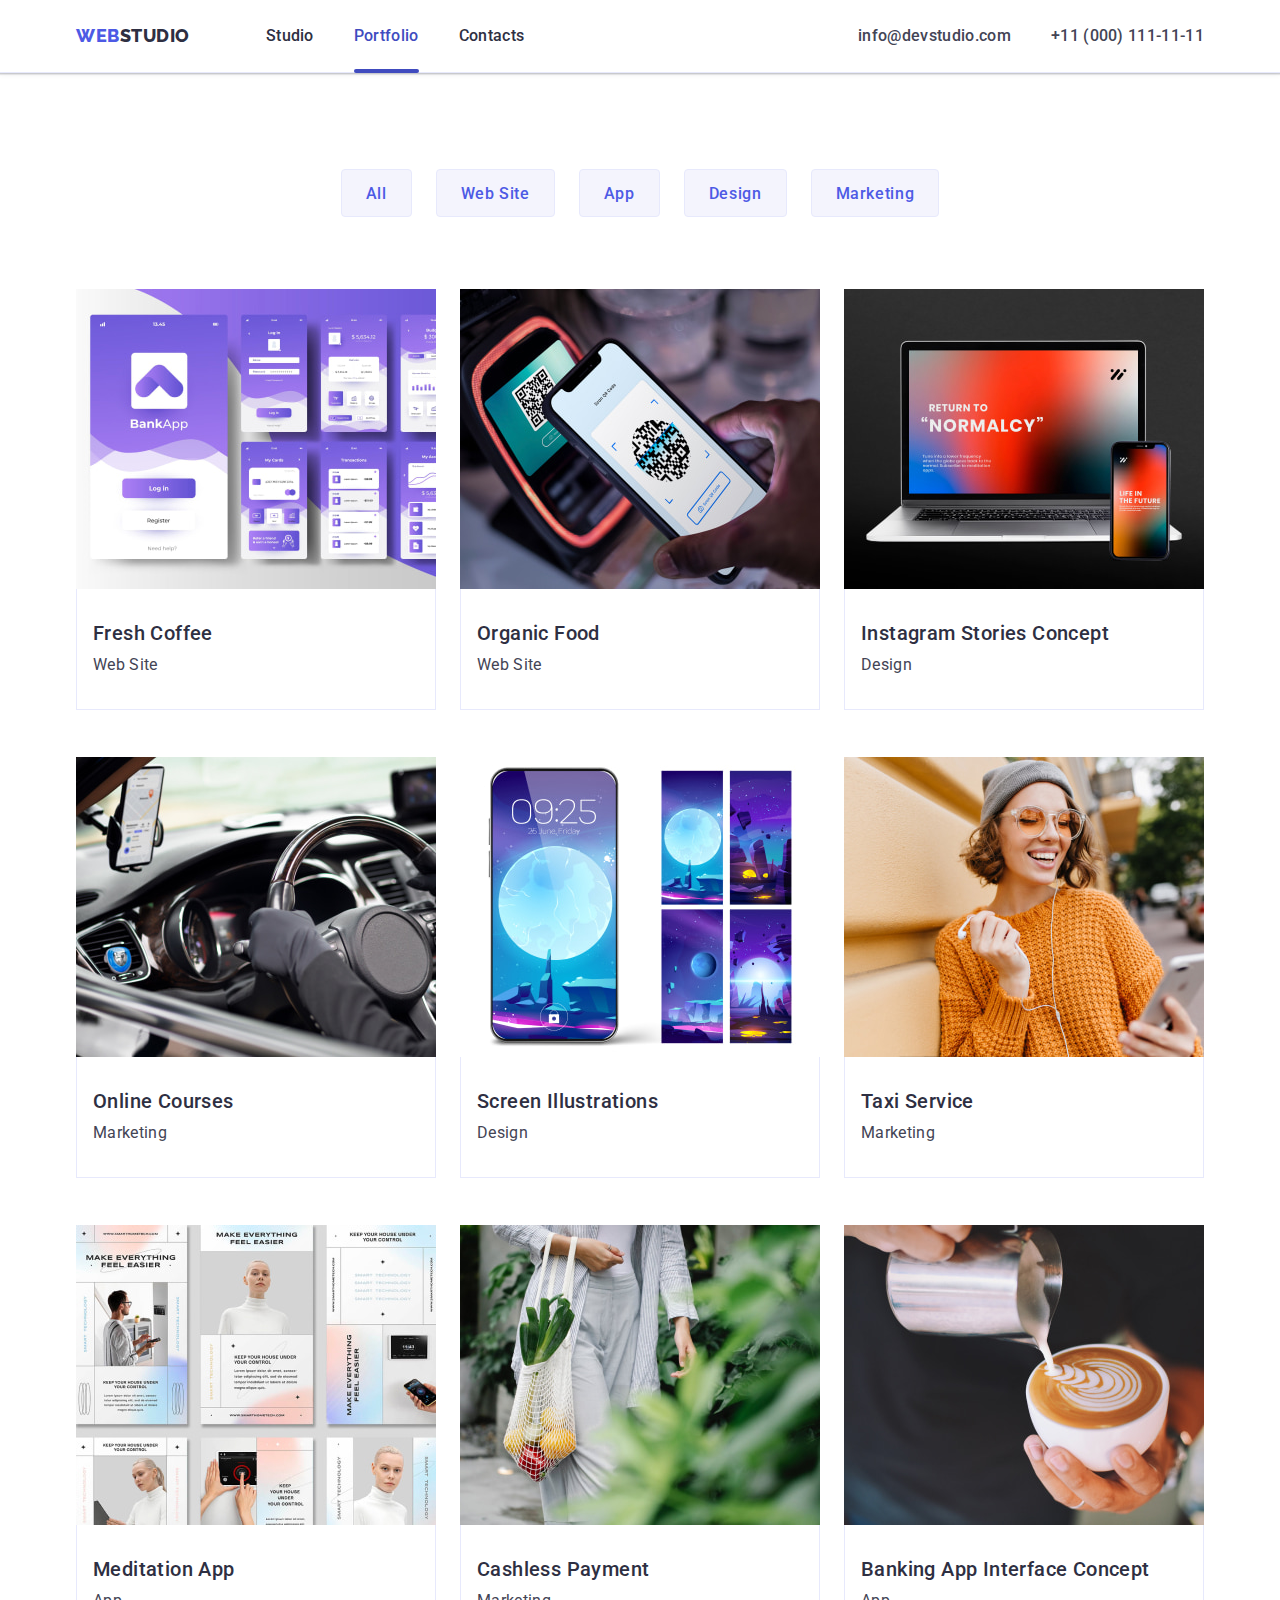
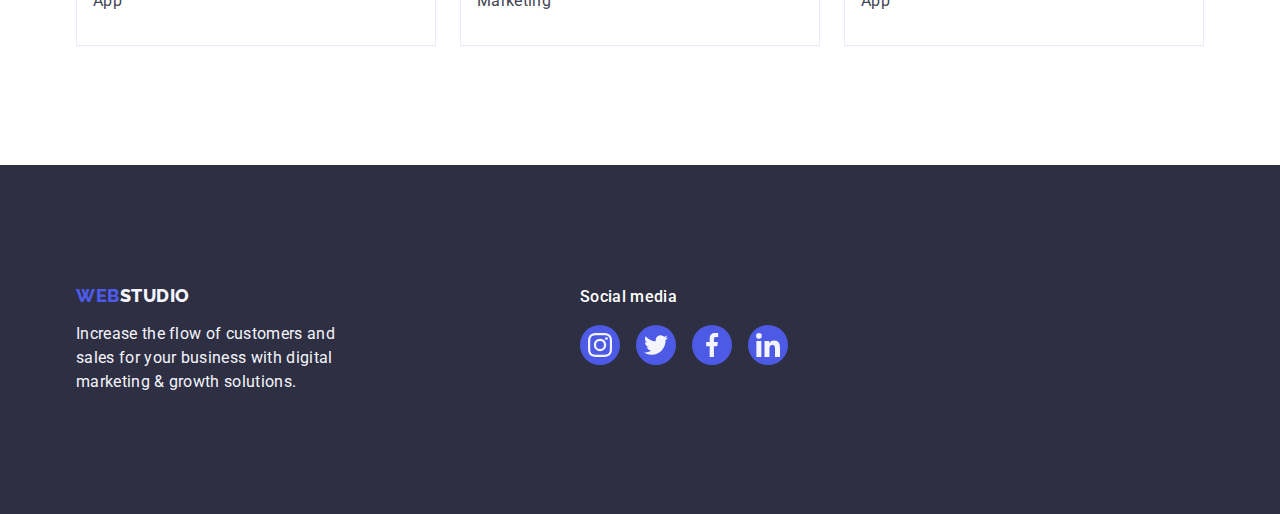
==== portfolio.html @ fd23297e "Initial commit" ====
<!DOCTYPE html>
<html lang="en">
  <head>
    <meta charset="UTF-8" />
    <meta name="description" content="Your portfolio" />
    <title>Portfolio</title>
    <!-- Посилання на шрифти -->
    <link rel="preconnect" href="https://fonts.googleapis.com" />
    <link rel="preconnect" href="https://fonts.gstatic.com" crossorigin />
    <link
      href="https://fonts.googleapis.com/css2?family=Raleway:wght@800&family=Roboto:wght@400;500;700;900&display=swap"
      rel="stylesheet"
    />
    <!-- Modern Normalize -->
    <link
      rel="stylesheet"
      href="https://cdnjs.cloudflare.com/ajax/libs/modern-normalize/2.0.0/modern-normalize.min.css"
    />
    <!-- Посилання на стилі -->
    <link rel="stylesheet" href="./css/styles.css" />
  </head>
  <body>
    <!-- Шапка веб-сторінки -->
    <header class="header">
      <div class="container header-div">
        <!-- Меню навігації -->
        <nav class="header-nav">
          <a class="icon link" href="./index.html"
            >Web<span class="header-span">Studio</span></a
          >
          <ul class="list header-list">
            <li class="header-list-item">
              <a class="link header-link" href="./index.html">Studio</a>
            </li>
            <li class="header-list-item">
              <a class="link header-link current" href="./portfolio.html"
                >Portfolio</a
              >
            </li>
            <li class="header-list-item">
              <a class="link header-link" href="">Contacts</a>
            </li>
          </ul>
        </nav>
        <!-- Меню адреси -->
        <address class="header-address">
          <ul class="list header-address-list">
            <li class="header-list-item header-address-list-item">
              <a class="link header-link-add" href="mailto:info@devstudio.com"
                >info@devstudio.com</a
              ><br />
            </li>
            <li class="header-list-item header-address-list-item">
              <a class="link header-link-add" href="tel:+110001111111"
                >+11 (000) 111-11-11</a
              ><br />
            </li>
          </ul>
        </address>
      </div>
    </header>
    <!-- Основний контент -->
    <main>
      <!-- PORTFOLIO -->
      <section class="portfolio">
        <div class="container portfolio-div">
          <h1 class="visually-hidden" hidden>Portfolio</h1>
          <ul class="list btn-list">
            <li>
              <button class="portfolio-btn" type="button">All</button>
            </li>
            <li>
              <button class="portfolio-btn" type="button">Web Site</button>
            </li>
            <li><button class="portfolio-btn" type="button">App</button></li>
            <li><button class="portfolio-btn" type="button">Design</button></li>
            <li>
              <button class="portfolio-btn" type="button">Marketing</button>
            </li>
          </ul>
          <!-- ALL SECTION -->
          <ul class="list all-list">
            <li class="all-list-item">
              <a class="portfolio-link link" href="">
                <div class="all-list-item-img">
                  <img
                    class="all-list-item-image"
                    src="./images/portfolio/img.jpg"
                    alt="Banking App Interface Concept"
                    width="360"
                    height="300"
                  />
                  <p class="all-list-item-img-p">
                    14 Stylish and User-Friendly App Design Concepts · Task
                    Manager App · Calorie Tracker App · Exotic Fruit Ecommerce
                    App · Cloud Storage App
                  </p>
                </div>
                <div class="portfolio-div-h-p">
                  <h2 class="all-list-item-h">Banking App Interface Concept</h2>
                  <p class="all-list-item-p">App</p>
                </div>
              </a>
            </li>
            <li class="all-list-item">
              <a class="link portfolio-link" href="">
                <div class="all-list-item-img">
                  <img
                    class="all-list-item-image"
                    src="./images/portfolio/img-1.jpg"
                    alt="Cashless Payment"
                    width="360"
                    height="300"
                  />
                  <p class="all-list-item-img-p">
                    14 Stylish and User-Friendly App Design Concepts · Task
                    Manager App · Calorie Tracker App · Exotic Fruit Ecommerce
                    App · Cloud Storage App
                  </p>
                </div>
                <div class="portfolio-div-h-p">
                  <h2 class="all-list-item-h">Cashless Payment</h2>
                  <p class="all-list-item-p">Marketing</p>
                </div>
              </a>
            </li>
            <li class="all-list-item">
              <a class="link portfolio-link" href="">
                <div class="all-list-item-img">
                  <img
                    class="all-list-item-image"
                    src="./images/portfolio/img-2.jpg"
                    alt="Meditation App"
                    width="360"
                    height="300"
                  />
                  <p class="all-list-item-img-p">
                    14 Stylish and User-Friendly App Design Concepts · Task
                    Manager App · Calorie Tracker App · Exotic Fruit Ecommerce
                    App · Cloud Storage App
                  </p>
                </div>
                <div class="portfolio-div-h-p">
                  <h2 class="all-list-item-h">Meditation App</h2>
                  <p class="all-list-item-p">App</p>
                </div>
              </a>
            </li>
            <li class="all-list-item">
              <a class="link portfolio-link" href="">
                <div class="all-list-item-img">
                  <img
                    class="all-list-item-image"
                    src="./images/portfolio/img-3.jpg"
                    alt="Taxi Service"
                    width="360"
                    height="300"
                  />
                  <p class="all-list-item-img-p">
                    14 Stylish and User-Friendly App Design Concepts · Task
                    Manager App · Calorie Tracker App · Exotic Fruit Ecommerce
                    App · Cloud Storage App
                  </p>
                </div>
                <div class="portfolio-div-h-p">
                  <h2 class="all-list-item-h">Taxi Service</h2>
                  <p class="all-list-item-p">Marketing</p>
                </div>
              </a>
            </li>
            <li class="all-list-item">
              <a class="link portfolio-link" href="">
                <div class="all-list-item-img">
                  <img
                    class="all-list-item-image"
                    src="./images/portfolio/img-4.jpg"
                    alt="Screen Illustrations"
                    width="360"
                    height="300"
                  />
                  <p class="all-list-item-img-p">
                    14 Stylish and User-Friendly App Design Concepts · Task
                    Manager App · Calorie Tracker App · Exotic Fruit Ecommerce
                    App · Cloud Storage App
                  </p>
                </div>
                <div class="portfolio-div-h-p">
                  <h2 class="all-list-item-h">Screen Illustrations</h2>
                  <p class="all-list-item-p">Design</p>
                </div>
              </a>
            </li>
            <li class="all-list-item">
              <a class="link portfolio-link" href="">
                <div class="all-list-item-img">
                  <img
                    class="all-list-item-image"
                    src="./images/portfolio/img-5.jpg"
                    alt="Online Courses"
                    width="360"
                    height="300"
                  />
                  <p class="all-list-item-img-p">
                    14 Stylish and User-Friendly App Design Concepts · Task
                    Manager App · Calorie Tracker App · Exotic Fruit Ecommerce
                    App · Cloud Storage App
                  </p>
                </div>
                <div class="portfolio-div-h-p">
                  <h2 class="all-list-item-h">Online Courses</h2>
                  <p class="all-list-item-p">Marketing</p>
                </div>
              </a>
            </li>
            <li class="all-list-item">
              <a class="link portfolio-link" href="">
                <div class="all-list-item-img">
                  <img
                    class="all-list-item-image"
                    src="./images/portfolio/img-6.jpg"
                    alt="Instagram Stories Concept"
                    width="360"
                    height="300"
                  />
                  <p class="all-list-item-img-p">
                    14 Stylish and User-Friendly App Design Concepts · Task
                    Manager App · Calorie Tracker App · Exotic Fruit Ecommerce
                    App · Cloud Storage App
                  </p>
                </div>
                <div class="portfolio-div-h-p">
                  <h2 class="all-list-item-h">Instagram Stories Concept</h2>
                  <p class="all-list-item-p">Design</p>
                </div>
              </a>
            </li>
            <li class="all-list-item">
              <a class="link portfolio-link" href="">
                <div class="all-list-item-img">
                  <img
                    class="all-list-item-image"
                    src="./images/portfolio/img-7.jpg"
                    alt="Organic Food"
                    width="360"
                    height="300"
                  />
                  <p class="all-list-item-img-p">
                    14 Stylish and User-Friendly App Design Concepts · Task
                    Manager App · Calorie Tracker App · Exotic Fruit Ecommerce
                    App · Cloud Storage App
                  </p>
                </div>
                <div class="portfolio-div-h-p">
                  <h2 class="all-list-item-h">Organic Food</h2>
                  <p class="all-list-item-p">Web Site</p>
                </div>
              </a>
            </li>
            <li class="all-list-item">
              <a class="link portfolio-link" href="">
                <div class="all-list-item-img">
                  <img
                    class="all-list-item-image"
                    src="./images/portfolio/img-8.jpg"
                    alt="Fresh Coffee"
                    width="360"
                    height="300"
                  />
                  <p class="all-list-item-img-p">
                    14 Stylish and User-Friendly App Design Concepts · Task
                    Manager App · Calorie Tracker App · Exotic Fruit Ecommerce
                    App · Cloud Storage App
                  </p>
                </div>
                <div class="portfolio-div-h-p">
                  <h2 class="all-list-item-h">Fresh Coffee</h2>
                  <p class="all-list-item-p">Web Site</p>
                </div>
              </a>
            </li>
          </ul>
        </div>
      </section>
    </main>
    <!-- Футер -->
    <footer class="footer">
      <div class="container footer-div">
        <!-- Логотип -->
        <div class="footer-icon-div">
          <a class="link footer-link icon" href="./index.html"
            >Web<span class="footer-span">Studio</span></a
          >
          <p class="footer-p">
            Increase the flow of customers and sales for your business with
            digital marketing & growth solutions.
          </p>
        </div>
        <!-- Social media -->
        <div class="social-media-div">
          <p class="footer-social-media-p">Social media</p>
          <ul class="footer-icon-list list">
            <li class="footer-icon-list-item">
              <a class="footer-icon-list-link link" href="">
                <svg class="footer-icon" width="24" height="24">
                  <use href="./images/icons.svg#icon-inst"></use>
                </svg>
              </a>
            </li>
            <li class="footer-icon-list-item">
              <a class="footer-icon-list-link link" href="">
                <svg class="footer-icon" width="24" height="24">
                  <use href="./images/icons.svg#icon-twitter"></use>
                </svg>
              </a>
            </li>
            <li class="footer-icon-list-item">
              <a class="footer-icon-list-link link" href="">
                <svg class="footer-icon" width="24" height="24">
                  <use href="./images/icons.svg#icon-facebook"></use>
                </svg>
              </a>
            </li>
            <li class="footer-icon-list-item">
              <a class="footer-icon-list-link link" href="">
                <svg class="footer-icon" width="24" height="24">
                  <use href="./images/icons.svg#icon-linkedin"></use>
                </svg>
              </a>
            </li>
          </ul>
        </div>
      </div>
    </footer>
  </body>
</html>
---- css/styles.css ----
/* MAIN STYLES */

:root{
    --white-color:#FFF;
    --slate-color:#434455;
    --navy-blue-color:#2E2F42;
    --cloud-color:#F4F4FD;
    --iris-color:#4D5AE5;
    --ocean-color:#404BBF;
    --cornflower-color:#E7E9FC;
    --rgba-color: rgba(0, 0, 0, 0.15);
    --light-slate-color: #8E8F99;
    --green-color: #31D0AA;
    --dairy-color: #FCFCFC;
    --cornflower: #E7E9FC;
}

body{
    font-family: 'Roboto', sans-serif;
    color: var(--slate-color);
    background-color: var(--white-color);
}

h1, h2, h3, h4, h5, h6, p{
    margin: 0;
}

p{
    font-size: 16px;
    line-height: 1.5;
    letter-spacing: 0.32px;
}

img{
    display: block;
}

button {
    color: inherit;
    cursor: pointer;
    padding: 0;
}

.list {
    list-style-type: none;
    margin: 0;
    padding-left: 0;
}

.link{
    display: inline-block;
    text-decoration: none;
    color: inherit;
}

.container{
    max-width: 1158px;
    padding-left: 15px;
    padding-right: 15px;
    margin: 0 auto;
}

.visually-hidden {
    position: absolute;
    width: 1px;
    height: 1px;
    margin: -1px;
    border: 0;
    padding: 0;
    white-space: nowrap;
    clip-path: inset(100%);
    clip: rect(0 0 0 0);
    overflow: hidden;
}

/* HEADER SEACTION */

.header{
    border-bottom: 1px solid var(--cornflower-color);
    box-shadow:0px 2px 1px rgba(46, 47, 66, 0.08),
        0px 1px 1px rgba(46, 47, 66, 0.16),
        0px 1px 6px rgba(46, 47, 66, 0.08);
}

.header-nav{
    display: flex;
    align-items: center;
    color: var(--navy-blue-color);
}

.header-div{
    display: flex;
    align-items: center;
}

.icon{
    color: var(--iris-color);
    font-family: 'Raleway', sans-serif;
    font-weight: 800;
    font-size: 18px;
    text-transform: uppercase;
    line-height: 1.17;
    letter-spacing: 0.54px;
    
    margin-right: 76px;
}

.header-span{
    color: var(--navy-blue-color);
}

.header-address-list{
    display: flex;
    gap: 40px;
    align-items: center;
    margin-right: auto;
}

.header-list{
    display: flex;
    gap: 40px;
    align-items: center;
}

.header-link{
    padding: 24px 0px;
    position: relative;
    transition: color 250ms cubic-bezier(0.4, 0, 0.2, 1);
}

.header-link-add{
    padding: 24px 0px;
    transition: color 250ms cubic-bezier(0.4, 0, 0.2, 1);
}

.header-link.current::after {
    background-color: var(--ocean-color);
}

.header-link::after{
    content: "";
    display: block;
    width: 100%;
    height: 4px;
    position: absolute;
    left: 0;
    bottom: -1px;

    background-color: transparent;
    border-radius: 2px;
}

.header-link.current {
    color: var(--ocean-color);
}

.header-list-item{
    color: var(--navy-blue-color);
    font-weight: 500;
    font-size: 16px;
    line-height: 1.5;
    letter-spacing: 0.02em;
}

.header-address{
    font-style: normal;
    margin-left: auto;
}

.header-address-list-item{
    color: var(--slate-color);
}

.link:hover, .link:focus{
    color: var(--ocean-color);
}

/* SECTION 1 */

.first-section{
    background-color: var(--navy-blue-color);
    padding: 188px 0px;
    background-image: linear-gradient(rgba(46, 47, 66, 0.7),
    rgba(46, 47, 66, 0.7)), url(../images/hero-bg.jpg);
    background-repeat: no-repeat;
    background-position: center;
    background-size: cover;
    max-width: 1440px;
    margin: 0 auto;
}

.first-section-div{
    display: flex;
    flex-direction: column;
}

.first-section-h{
    color: var(--white-color);
    font-size: 56px;
    line-height: 1.07;
    text-align: center;
    letter-spacing: 0.02em;
    font-weight: 700;

    max-width: 496px;
    text-align: center;
    margin-right: auto;
    margin-left: auto;
    margin-bottom: 48px;
}

.first-section-btn{
    color: var(--white-color);
    font-family: "Roboto", sans-serif;
    background-color: var(--iris-color);
    font-size: 16px;
    font-weight: 500;
    line-height: 1.5;
    letter-spacing: 0.04em;
    cursor: pointer;
    border: none;
    border-radius: 4px;
    box-shadow: 0px 4px 4px 0px var(--rgba-color);
    padding: 16px 32px;

    margin-right: auto;
    margin-left: auto;
    min-width: 169px;
    height: 56px;
    transition: background-color 250ms cubic-bezier(0.4, 0, 0.2, 1);
}

.first-section-btn:hover, .first-section-btn:focus{
    background-color: var(--ocean-color);
}

/* BENEFITS */

.benefits-section{
    padding: 120px 0px;
}

.benefits-list{
    display: flex;
    gap: 24px;
}

.benefits-list-item{
width: calc((100% - 72px) / 4);
}

.benefits-div-icon{
    display: flex;
    justify-content: center;
    align-items: center;
    width: 264px;
    height: 112px;
    border-radius: 4px;
    background: var(--cloud-color);
    margin-bottom: 8px;
}

.benefits-list-item-title {
    color: var(--navy-blue-color);
    font-size: 20px;
    font-weight: 500;
    line-height: 1.2;
    letter-spacing: 0.4px;

    margin-bottom: 8px;
}

/* DOING SECTION */

.doing-section{
    padding-bottom: 120px;
}

.benefits-div{
    display: flex;
    flex-direction: column;
}

.doing-title{
    color: var(--navy-blue-color);
    font-size: 36px;
    font-weight: 700;
    text-align:center;
    line-height: 1.11;
    letter-spacing: 0.72px;
    text-transform: capitalize;

    margin-bottom: 72px;
}

.doing-list{
    display: flex;
    gap: 24px;
}

.doing-list-item{
    width: calc((100-24*2)/3);
}

/* TEAM SECTION */

.team-section{
    padding: 120px 0px;
    color: var(--navy-blue-color);
    background-color: var(--cloud-color);
}

.team-div{
    display: flex;
    flex-direction: column;
}

.team-title{
    font-size: 36px;
    font-weight: 700;
    line-height: 1.11;
    text-align: center;
    letter-spacing: 0.72px;
    text-transform: capitalize;

    margin-bottom: 72px;
}

.team-list{
    display: flex;
    gap: 24px;
}

.div-h-p{
    padding: 32px 0px;
    text-align: center;
}

.team-list-item{
    width: calc((100 - 24*3) / 4);
    background-color: var(--white-color);
    border-radius: 0px 0px 4px 4px;
    box-shadow: 0px 1px 6px rgba(46, 47, 66, 0.08),
        0px 1px 1px rgba(46, 47, 66, 0.16),
        0px 2px 1px rgba(46, 47, 66, 0.08);
}

.team-list-h{
    font-size: 20px;
    font-weight: 500;
    line-height: 1.2;
    letter-spacing: 0.4px;

    margin-bottom: 8px;
}

.team-list-p{
    color: var(--slate-color);
    margin-bottom: 8px;
}

.team-icon-list{
    display: flex;
    justify-content: center;
    gap: 24px;
}

.team-icon-list-item{
    width: 40px;
    height: 40px;
}

.team-icon-list-link{
    display: flex;
    justify-content: center;
    align-items: center;
    width: 100%;
    height: 100%;
    background-color: var(--iris-color);
    border-radius: 50%;
    transition: background-color 250ms cubic-bezier(0.4, 0, 0.2, 1);
}

.team-icon-list-link:hover, .team-icon-list-link:focus{
    background-color: var(--ocean-color);
}

.team-icon{
    fill: var(--cloud-color);
}

/* CUSTOMERS SECTION */

.customers-section{
    padding: 120px 0px;
}

.customers-div{
    display: flex;
    flex-direction: column;
}

.customers-title{
    color: var(--navy-blue-color);
    font-size: 36px;
    font-weight: 700;
    line-height: 1.11;
    text-align: center;
    letter-spacing: 0.72px;
    text-transform: capitalize;
    
    margin-bottom: 72px;
}

.customers-list{
    display: flex;
    justify-content: center;
    gap: 24px;
}

.customers-list-item{
    width: calc((100% - 120px) / 6);
    height: 88px;
}

.customers-list-link{
    width: 100%;
    height: 100%;
    border: 1px solid var(--light-slate-color);
    color: var(--light-slate-color);
    border-radius: 4px;
    display: flex;
    justify-content: center;
    align-items: center;
    transition: border-color 250ms cubic-bezier(0.4, 0, 0.2, 1),
            color 250ms cubic-bezier(0.4, 0, 0.2, 1);
}

.customers-list-link:hover, .customers-list-link:focus{
    border-color: #404bbf;
    color: var(--ocean-color);
}

.customers-icon{
    fill: currentColor;
}

/* FOOTER */

.footer{
    background-color: var(--navy-blue-color);
    padding: 120px 0px;
}

.footer-div{
    display: flex;
    align-items: baseline;
}

.footer-icon-div{
    margin-right: 120px;
}

.footer-link{
    display: inline-block;
    margin-bottom: 16px;
    margin-right: 0px;
}

.footer-span {
    color: var(--cloud-color);
}

.footer-p{
    color: var(--cloud-color);
    letter-spacing: 0.02em;
    width: 264px;
}

.social-media-div{
    display: flex;
    flex-direction: column;
    margin-left: 120px;
}

.footer-social-media-p{
    color: var(--white-color);
    letter-spacing: 0.02em;
    width: 264px;
    margin-bottom: 16px;
    font-weight: 500;
}

.footer-icon-list {
    display: flex;
    gap: 16px;
}

.footer-icon-list-link{
    display: flex;
    justify-content: center;
    align-items: center;
    width: 40px;
    height: 40px;
    border-radius: 50%;
    background-color: var(--iris-color);
    transition: background-color 250ms cubic-bezier(0.4, 0, 0.2, 1);
}

.footer-icon-list-link:hover,
.footer-icon-list-link:focus {
    background-color: var(--green-color);
}

.footer-icon {
    fill: var(--cloud-color);
}

/* PORTFOLIO */

.portfolio{
    padding-top: 96px;
    padding-bottom: 120px;
}

.portfolio-div{
    display: flex;
    flex-direction: column;
}

.btn-list{
    display: flex;
    gap: 24px;
    margin-bottom: 72px;
    justify-content: center;
}

.portfolio-btn{
    color: var(--iris-color);
    background-color: var(--cloud-color);
    font-family: "Roboto", sans-serif;
    font-size: 16px;
    font-weight: 500;
    line-height: 1.5;
    letter-spacing: 0.64px;
    cursor: pointer;

    padding: 12px 24px;
    border-radius: 4px;
    border: 1px solid var(--cornflower-color);
    min-width: 69px;
    height: 48px;
    transition: color 250ms cubic-bezier(0.4, 0, 0.2, 1),
        background-color 250ms cubic-bezier(0.4, 0, 0.2, 1),
        border-color 250ms cubic-bezier(0.4, 0, 0.2, 1),
        box-shadow 250ms cubic-bezier(0.4, 0, 0.2, 1);
}

.portfolio-btn:hover, .portfolio-btn:focus{
    color: var(--white-color);
    background-color: var(--ocean-color);
    border: 1px solid transparent;
    box-shadow: 0px 3px 1px rgba(0, 0, 0, 0.1),
        0px 2px 1px rgba(0, 0, 0, 0.08),
        0px 2px 2px rgba(0, 0, 0, 0.12);
}

.all-list{
    display: flex;
    flex-wrap: wrap-reverse;
    gap: 48px 24px;
    flex-shrink: 0;
    flex-direction: row-reverse;
}

.all-list-item{
    width: 360px;
    height: 420px;
}

.portfolio-link{
    display: block;
    transition: box-shadow 250ms cubic-bezier(0.4, 0, 0.2, 1);
}

.portfolio-link:hover,
.portfolio-link:focus {
    box-shadow: 0px 1px 6px rgba(46, 47, 66, 0.08),
        0px 1px 1px rgba(46, 47, 66, 0.16),
        0px 2px 1px rgba(46, 47, 66, 0.08);
}

.portfolio-link:hover .all-list-item-img-p,
.portfolio-link:focus .all-list-item-img-p {
    transform: translateY(0%);
}

.all-list-item-img{
    position: relative;
    overflow: hidden;
}

.all-list-item-img-p{
    position: absolute;
    top: 0;
    font-size: 16px;
    line-height: 1.5;
    letter-spacing: 0.02em;
    color: var(--cloud-color);
    padding: 40px 32px;
    background-color: var(--iris-color);
    height: 100%;
    width: 100%;
    transform: translateY(100%);
    transition: transform 250ms cubic-bezier(0.4, 0, 0.2, 1);
}

.portfolio-div-h-p{
    padding: 32px 16px;
    border: 1px solid var(--cornflower-color);
    border-top: none;
}

.all-list-item-h{
    color: var(--navy-blue-color);
    font-size: 20px;
    font-weight: 500;
    line-height: 1.2;
    letter-spacing: 0.4px;

    margin-bottom: 8px;
}

.all-list-item-p{
    color: var(--slate-color);
    font-size: 16px;
    line-height: 1.5;
    letter-spacing: 0.02em;
}

/* MODAL WINDOW */

.overlay{
    position: fixed;
    top: 0;
    left: 0;

    width: 100%;
    height: 100%;

    background-color: rgba(46, 47, 66, 0.4);

    transition: opacity 250ms cubic-bezier(0.4, 0, 0.2, 1), visibility 250ms cubic-bezier(0.4, 0, 0.2, 1);
}

.is-hidden {
    opacity: 0;
    pointer-events: none;
    visibility: hidden;
}

.modal{
    position: absolute;
    top: 50%;
    left: 50%;

    transform: translate(-50%, -50%) scale(1);
    width: 408px;
    min-height: 584px;

    background: var(--dairy-color);
    box-shadow: 0px 1px 1px rgba(0, 0, 0, 0.14),
        0px 1px 3px rgba(0, 0, 0, 0.12),
        0px 2px 1px rgba(0, 0, 0, 0.2);
    border-radius: 4px;

    transition: transform 250ms cubic-bezier(0.4, 0, 0.2, 1);
}

.modal-btn{
    position: absolute;
    top: 24px;
    right: 24px;

    width: 24px;
    height: 24px;
    border-radius: 50%;

    display: flex;
    align-items: center;
    justify-content: center;

    background-color: var(--cornflower);
    border: 1px solid rgba(0, 0, 0, 0.1);
    padding: 0;
    cursor: pointer;
    transition: background-color 250ms cubic-bezier(0.4, 0, 0.2, 1), border 250ms cubic-bezier(0.4, 0, 0.2, 1);
}

.modal-icon {
    fill: var(--navy-blue-color);
    transition: fill 250ms cubic-bezier(0.4, 0, 0.2, 1);
}

.modal-btn:hover,
.modal-btn:focus {
    background-color: var(--ocean-color);
    border: none;
}

.modal-btn:hover .modal-icon,
.modal-btn:focus .modal-icon{
    fill: var(--white-color);
}
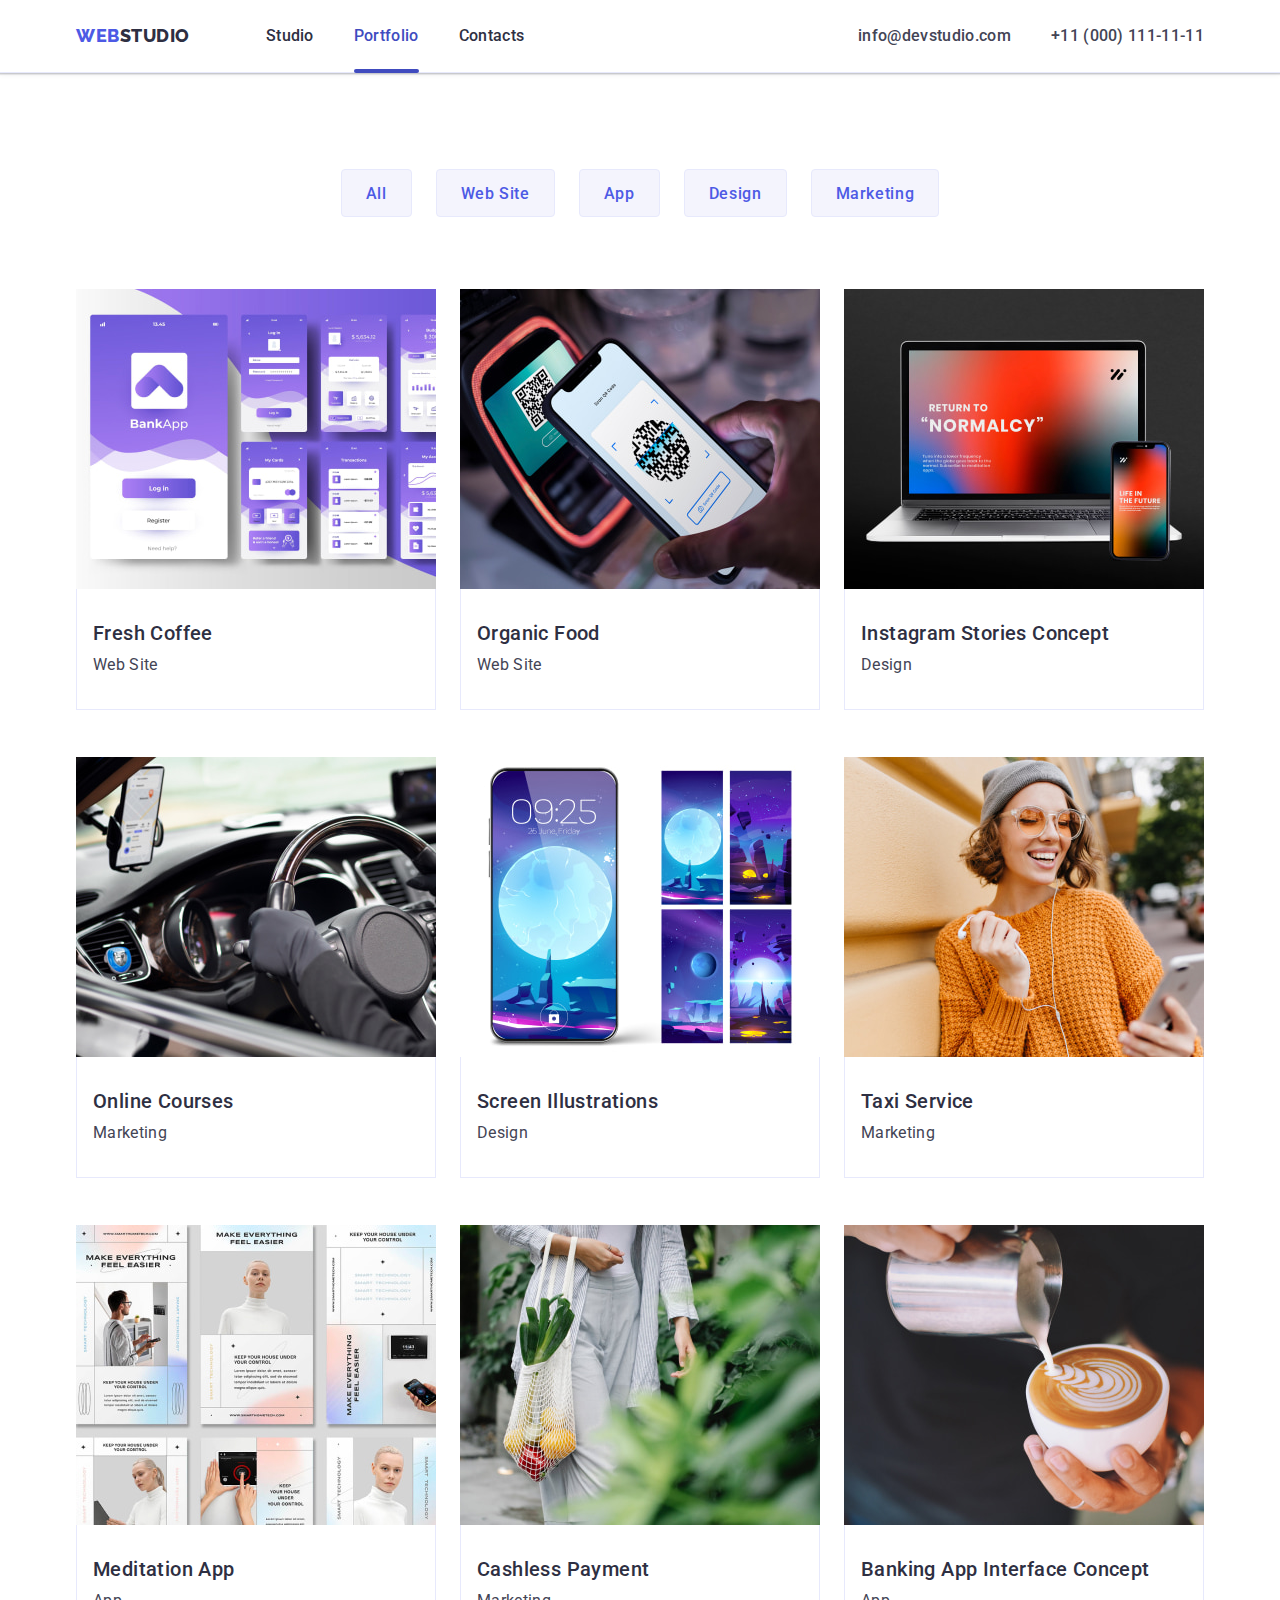
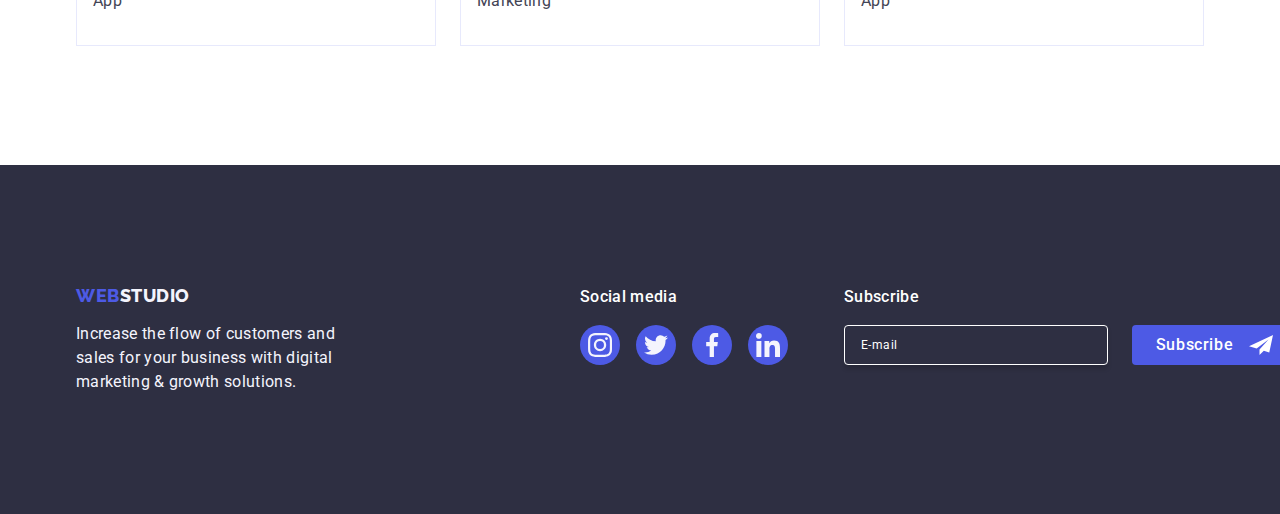
==== commit 2c5e1501: "Update portfolio.html" ====
--- a/portfolio.html
+++ b/portfolio.html
@@ -329,6 +329,26 @@
             </li>
           </ul>
         </div>
+        <!-- Footer form -->
+        <div class="footer-div-form">
+          <p class="footer-form-p">Subscribe</p>
+          <form class="footer-form" action="">
+            <label class="footer-label" for=""
+              ><input
+                class="footer-input"
+                type="text"
+                name="footer-email"
+                type="email"
+                placeholder="E-mail"
+            /></label>
+            <button class="sub-btn" type="submit">
+              Subscribe
+              <svg class="sub-btn-svg" width="24" height="24">
+                <use href="./images/icons.svg#icon-tg"></use>
+              </svg>
+            </button>
+          </form>
+        </div>
       </div>
     </footer>
   </body>
--- a/css/styles.css
+++ b/css/styles.css
@@ -516,6 +516,71 @@
     fill: var(--cloud-color);
 }
 
+/* FOOTER FORM */
+
+.footer-div-form{
+
+}
+
+.footer-form-p{
+    margin-bottom: 16px;
+    font-weight: 500;
+    font-size: 16px;
+    line-height: 1.5;
+    letter-spacing: 0.02em;
+    color: var(--white-color);
+}
+
+.footer-form{
+    display: flex;
+    gap: 24px;
+}
+
+.footer-label{
+
+}
+
+.footer-input{
+    width: 264px;
+    height: 40px;
+    border: 1px solid var(--white-color);
+    background-color: transparent;
+    font-size: 12px;
+    line-height: 1.5;
+    letter-spacing: 0.04em;
+    padding-left: 16px;
+    box-shadow: 0px 4px 4px 0px rgba(0, 0, 0, 0.15);
+    border-radius: 4px;
+    color: var(--white-color);
+}
+
+.footer-input::placeholder{
+    color: var(--white-color);
+}
+
+.sub-btn{
+    min-width: 165px;
+    height: 40px;
+    display: flex;
+    justify-content: center;
+    align-items: center;
+    font-family: "Roboto", sans-serif;
+    font-size: 16px;
+    font-weight: 500;
+    line-height: 1.5;
+    letter-spacing: 0.04em;
+    color: var(--white-color);
+    cursor: pointer;
+    background-color: var(--iris-color);
+    border: none;
+    border-radius: 4px;
+}
+
+.sub-btn-svg{
+    margin-left: 16px;
+    fill: var(--white-color);
+}
+
 /* PORTFOLIO */
 
 .portfolio{
